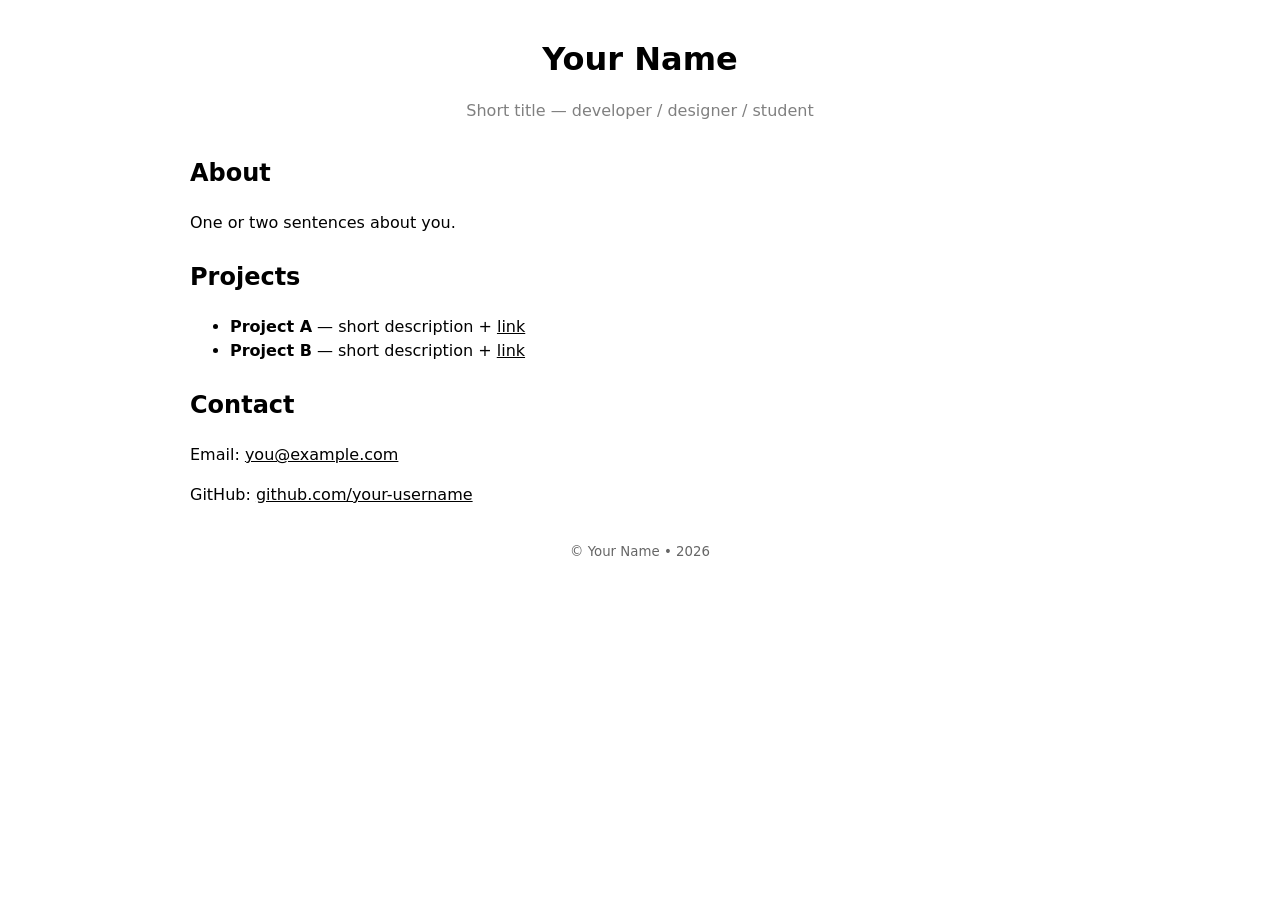
==== index.html @ d163ade5 "Initialize index and styles" ====
<!doctype html>
<html lang="en">
  <head>
    <meta charset="utf-8" />
    <meta name="viewport" content="width=device-width,initial-scale=1" />
    <title>Your Name — Portfolio</title>
    <link rel="stylesheet" href="styles.css" />
  </head>
  <body>
    <header class="site-header">
      <h1>Your Name</h1>
      <p class="tagline">Short title — developer / designer / student</p>
    </header>

    <main>
      <section id="about">
        <h2>About</h2>
        <p>One or two sentences about you.</p>
      </section>

      <section id="projects">
        <h2>Projects</h2>
        <ul>
          <li><strong>Project A</strong> — short description + <a href="#">link</a></li>
          <li><strong>Project B</strong> — short description + <a href="#">link</a></li>
        </ul>
      </section>

      <section id="contact">
        <h2>Contact</h2>
        <p>Email: <a href="mailto:you@example.com">you@example.com</a></p>
        <p>GitHub: <a href="https://github.com/your-username">github.com/your-username</a></p>
      </section>
    </main>

    <footer>
      <small>© Your Name • <span id="year"></span></small>
    </footer>

    <script>
      document.getElementById('year').textContent = new Date().getFullYear();
    </script>
  </body>
</html>
---- styles.css ----
:root {
  font-family:
    system-ui,
    -apple-system,
    Segoe UI,
    Roboto,
    'Helvetica Neue',
    Arial;
}
body {
  margin: 0;
  line-height: 1.5;
  padding: 2rem;
  max-width: 900px;
  margin-left: auto;
  margin-right: auto;
}
.site-header {
  text-align: center;
  margin-bottom: 2rem;
}
h1 {
  margin: 0.2rem 0;
}
.tagline {
  color: gray;
}
section {
  margin-bottom: 1.5rem;
}
a {
  color: inherit;
  text-decoration: underline;
}
footer {
  margin-top: 2rem;
  text-align: center;
  color: #666;
}
@media (max-width: 600px) {
  body {
    padding: 1rem;
  }
}
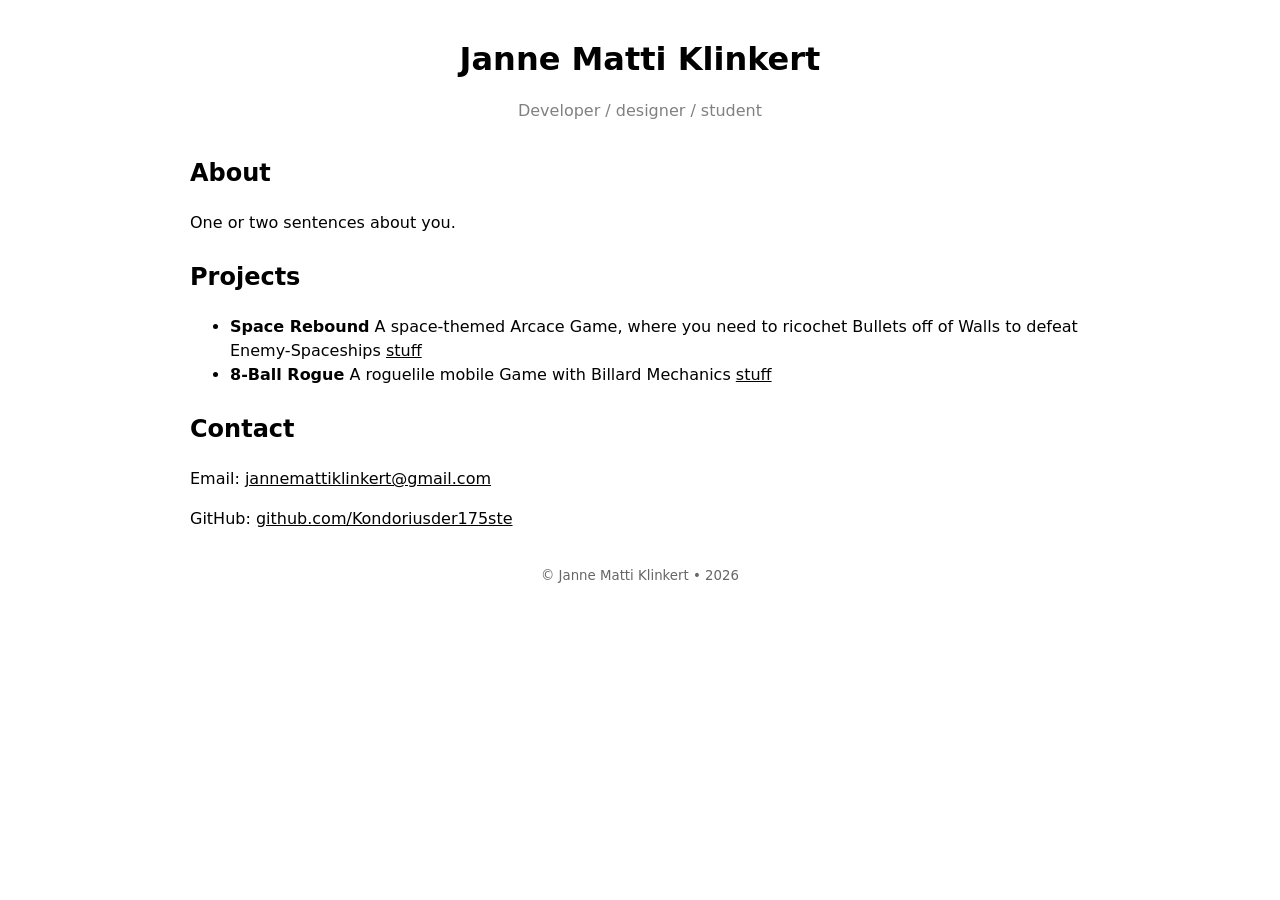
==== commit fdaa3eb7: "Updated Placeholders" ====
--- a/index.html
+++ b/index.html
@@ -8,8 +8,8 @@
   </head>
   <body>
     <header class="site-header">
-      <h1>Your Name</h1>
-      <p class="tagline">Short title — developer / designer / student</p>
+      <h1>Janne Matti Klinkert</h1>
+      <p class="tagline">Developer / designer / student</p>
     </header>
 
     <main>
@@ -21,20 +21,23 @@
       <section id="projects">
         <h2>Projects</h2>
         <ul>
-          <li><strong>Project A</strong> — short description + <a href="#">link</a></li>
-          <li><strong>Project B</strong> — short description + <a href="#">link</a></li>
+          <li>
+            <strong>Space Rebound</strong> A space-themed Arcace Game, where you need to ricochet Bullets off of Walls
+            to defeat Enemy-Spaceships <a href="#">stuff</a>
+          </li>
+          <li><strong>8-Ball Rogue</strong> A roguelile mobile Game with Billard Mechanics <a href="#">stuff</a></li>
         </ul>
       </section>
 
       <section id="contact">
         <h2>Contact</h2>
-        <p>Email: <a href="mailto:you@example.com">you@example.com</a></p>
-        <p>GitHub: <a href="https://github.com/your-username">github.com/your-username</a></p>
+        <p>Email: <a href="mailto:you@example.com">jannemattiklinkert@gmail.com</a></p>
+        <p>GitHub: <a href="https://github.com/your-username">github.com/Kondoriusder175ste</a></p>
       </section>
     </main>
 
     <footer>
-      <small>© Your Name • <span id="year"></span></small>
+      <small>© Janne Matti Klinkert • <span id="year"></span></small>
     </footer>
 
     <script>
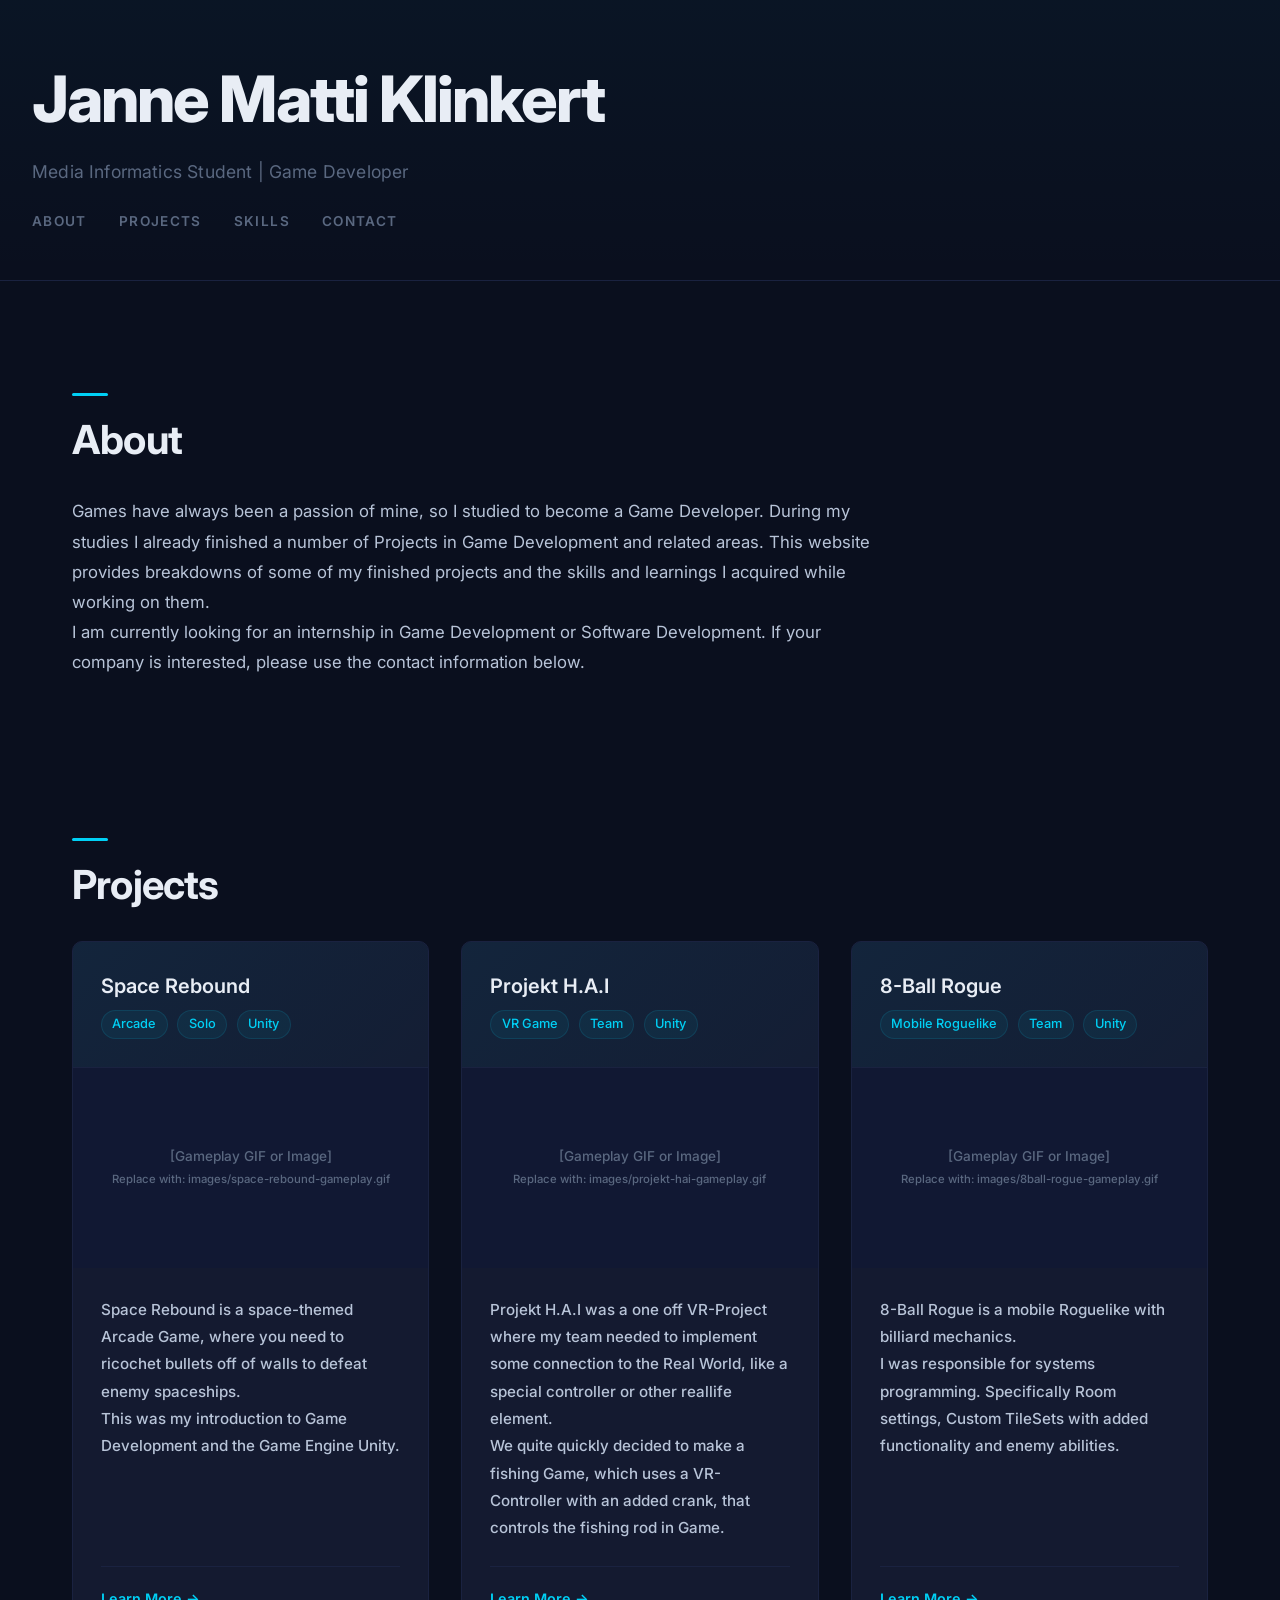
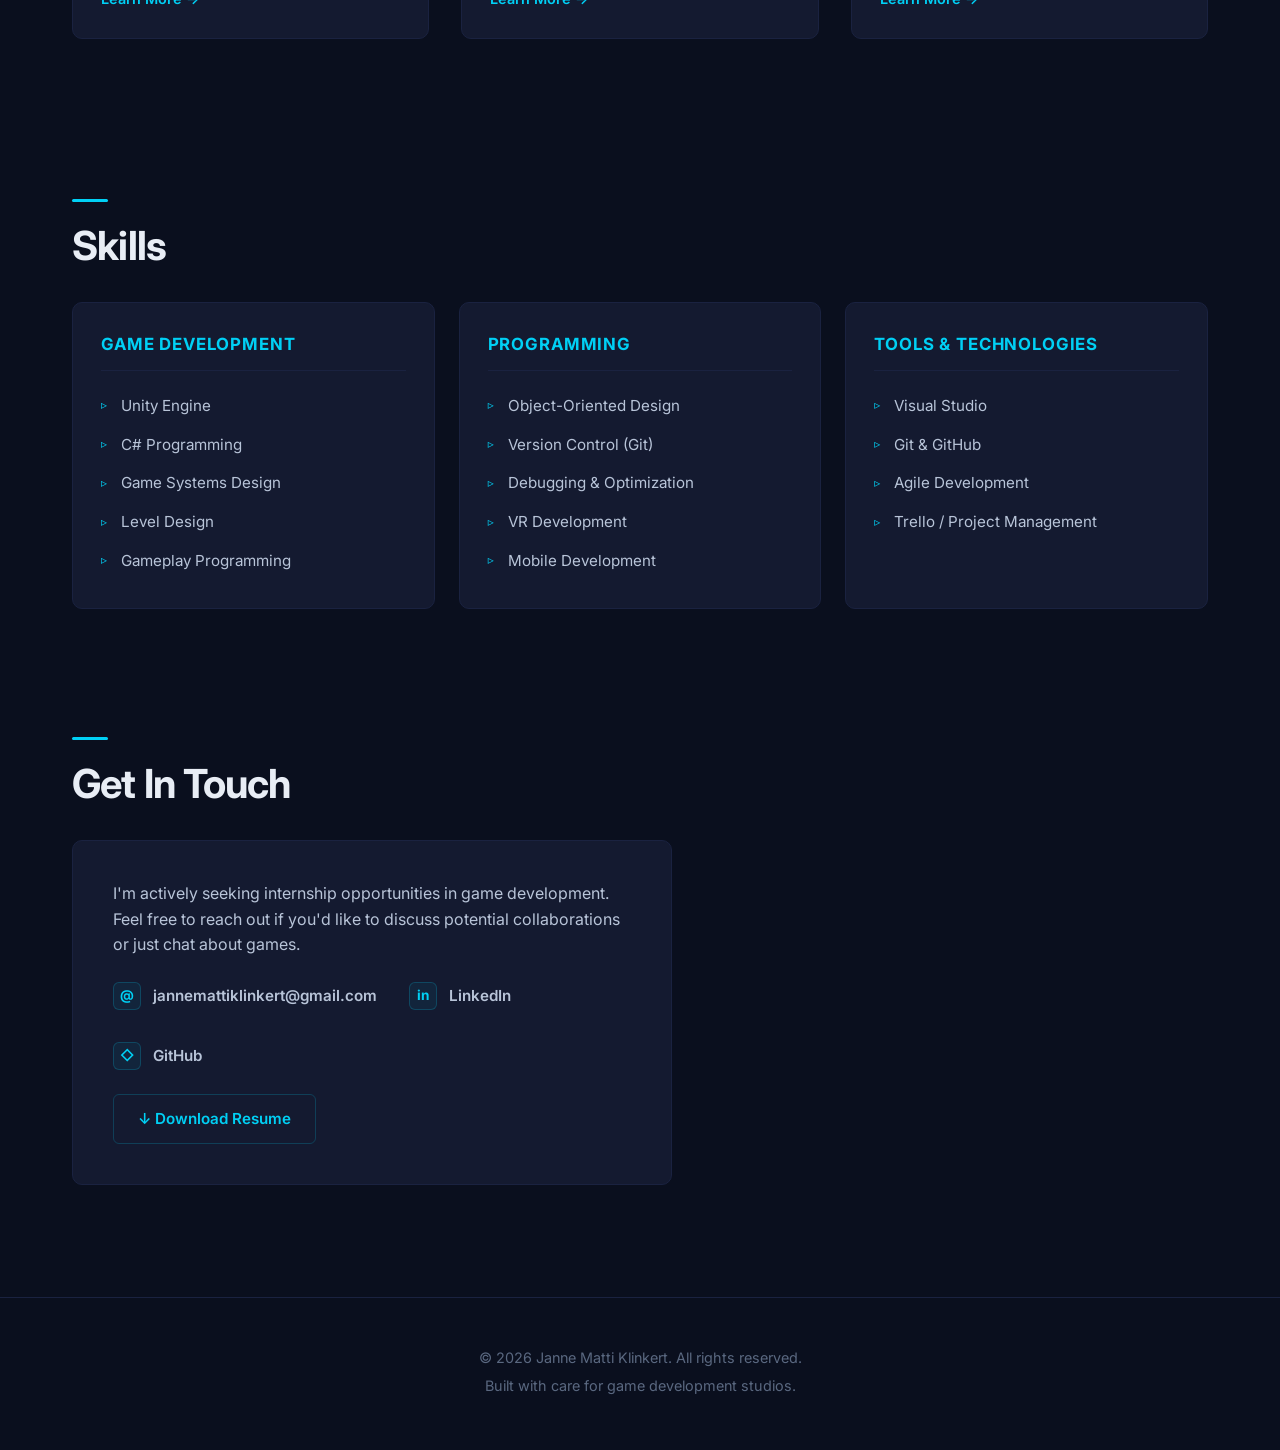
==== commit a26cc4de: "Desing overhaul and Replacing first Placeholders" ====
--- a/index.html
+++ b/index.html
@@ -1,47 +1,216 @@
 <!doctype html>
 <html lang="en">
   <head>
-    <meta charset="utf-8" />
-    <meta name="viewport" content="width=device-width,initial-scale=1" />
-    <title>Your Name — Portfolio</title>
-    <link rel="stylesheet" href="styles.css" />
+    <meta charset="UTF-8" />
+    <meta name="viewport" content="width=device-width, initial-scale=1.0" />
+    <title>Janne Matti Klinkert - Game Developer Portfolio</title>
+    <link rel="preconnect" href="https://fonts.googleapis.com" />
+    <link rel="preconnect" href="https://fonts.gstatic.com" crossorigin />
+    <link href="https://fonts.googleapis.com/css2?family=Inter:wght@400;500;600;700;800&display=swap" rel="stylesheet" />
+    <link rel="stylesheet" href="styles/base.css" />
+    <link rel="stylesheet" href="styles/index.css" />
   </head>
   <body>
-    <header class="site-header">
+    <!-- Header -->
+    <header>
       <h1>Janne Matti Klinkert</h1>
-      <p class="tagline">Developer / designer / student</p>
+      <p>Media Informatics Student | Game Developer</p>
+      <nav>
+        <a href="#about">About</a>
+        <a href="#projects">Projects</a>
+        <a href="#skills">Skills</a>
+        <a href="#contact">Contact</a>
+      </nav>
     </header>
 
     <main>
+      <!-- About Section -->
       <section id="about">
         <h2>About</h2>
-        <p>One or two sentences about you.</p>
-      </section>
-
+        <div class="about-content reveal">
+          <p>
+            Games have always been a passion of mine, so I studied to become a Game Developer. During my studies I
+            already finished a number of Projects in Game Development and related areas. This website provides
+            breakdowns of some of my finished projects and the skills and learnings I acquired while working on them.
+            <br />
+            I am currently looking for an internship in Game Development or Software Development. If your company is
+            interested, please use the contact information below.
+          </p>
+        </div>
+      </section>
+
+      <!-- Projects Section -->
       <section id="projects">
         <h2>Projects</h2>
-        <ul>
-          <li>
-            <strong>Space Rebound</strong> A space-themed Arcace Game, where you need to ricochet Bullets off of Walls
-            to defeat Enemy-Spaceships <a href="#">stuff</a>
-          </li>
-          <li><strong>8-Ball Rogue</strong> A roguelile mobile Game with Billard Mechanics <a href="#">stuff</a></li>
-        </ul>
-      </section>
-
+        <div class="projects-grid reveal-stagger">
+          <!-- Project 1: Space Rebound -->
+          <a href="projects/space-rebound.html" class="project-card project-link-wrapper">
+            <div class="project-header">
+              <h3 class="project-title">Space Rebound</h3>
+              <div class="project-meta">
+                <span>Arcade</span>
+                <span>Solo</span>
+                <span>Unity</span>
+              </div>
+            </div>
+            <div class="project-media">
+              <div class="project-media-placeholder">
+                [Gameplay GIF or Image]<br />
+                <small>Replace with: images/space-rebound-gameplay.gif</small>
+              </div>
+            </div>
+            <div class="project-content">
+              <div class="project-description">
+                Space Rebound is a space-themed Arcade Game, where you need to ricochet bullets off of walls to defeat
+                enemy spaceships. <br />
+                This was my introduction to Game Development and the Game Engine Unity.
+              </div>
+              <div class="project-footer">
+                <span class="learn-more">Learn More →</span>
+              </div>
+            </div>
+          </a>
+
+          <!-- Project 2: Projekt H.A.I -->
+          <a href="projects/projekt-hai.html" class="project-card project-link-wrapper">
+            <div class="project-header">
+              <h3 class="project-title">Projekt H.A.I</h3>
+              <div class="project-meta">
+                <span>VR Game</span>
+                <span>Team</span>
+                <span>Unity</span>
+              </div>
+            </div>
+            <div class="project-media">
+              <div class="project-media-placeholder">
+                [Gameplay GIF or Image]<br />
+                <small>Replace with: images/projekt-hai-gameplay.gif</small>
+              </div>
+            </div>
+            <div class="project-content">
+              <div class="project-description">
+                Projekt H.A.I was a one off VR-Project where my team needed to implement some connection to the Real
+                World, like a special controller or other reallife element. <br />
+                We quite quickly decided to make a fishing Game, which uses a VR-Controller with an added crank, that
+                controls the fishing rod in Game.
+              </div>
+              <div class="project-footer">
+                <span class="learn-more">Learn More →</span>
+              </div>
+            </div>
+          </a>
+
+          <!-- Project 3: 8-Ball Rogue -->
+          <a href="projects/8ball-rogue.html" class="project-card project-link-wrapper">
+            <div class="project-header">
+              <h3 class="project-title">8-Ball Rogue</h3>
+              <div class="project-meta">
+                <span>Mobile Roguelike</span>
+                <span>Team</span>
+                <span>Unity</span>
+              </div>
+            </div>
+            <div class="project-media">
+              <div class="project-media-placeholder">
+                [Gameplay GIF or Image]<br />
+                <small>Replace with: images/8ball-rogue-gameplay.gif</small>
+              </div>
+            </div>
+            <div class="project-content">
+              <div class="project-description">
+                8-Ball Rogue is a mobile Roguelike with billiard mechanics.<br />
+                I was responsible for systems programming. Specifically Room settings, Custom TileSets with added
+                functionality and enemy abilities.
+              </div>
+              <div class="project-footer">
+                <span class="learn-more">Learn More →</span>
+              </div>
+            </div>
+          </a>
+        </div>
+      </section>
+
+      <!-- Skills Section -->
+      <section id="skills">
+        <h2>Skills</h2>
+        <div class="skills-container reveal-stagger">
+          <div class="skill-category">
+            <h3>Game Development</h3>
+            <ul class="skill-list">
+              <li>Unity Engine</li>
+              <li>C# Programming</li>
+              <li>Game Systems Design</li>
+              <li>Level Design</li>
+              <li>Gameplay Programming</li>
+            </ul>
+          </div>
+          <div class="skill-category">
+            <h3>Programming</h3>
+            <ul class="skill-list">
+              <li>Object-Oriented Design</li>
+              <li>Version Control (Git)</li>
+              <li>Debugging & Optimization</li>
+              <li>VR Development</li>
+              <li>Mobile Development</li>
+            </ul>
+          </div>
+          <div class="skill-category">
+            <h3>Tools & Technologies</h3>
+            <ul class="skill-list">
+              <li>Visual Studio</li>
+              <li>Git & GitHub</li>
+              <li>Agile Development</li>
+              <li>Trello / Project Management</li>
+            </ul>
+          </div>
+        </div>
+      </section>
+
+      <!-- Contact Section -->
       <section id="contact">
-        <h2>Contact</h2>
-        <p>Email: <a href="mailto:you@example.com">jannemattiklinkert@gmail.com</a></p>
-        <p>GitHub: <a href="https://github.com/your-username">github.com/Kondoriusder175ste</a></p>
+        <h2>Get In Touch</h2>
+        <div class="contact-content reveal">
+          <p>
+            I'm actively seeking internship opportunities in game development. Feel free to reach out if you'd like to
+            discuss potential collaborations or just chat about games.
+          </p>
+          <div class="contact-links">
+            <a href="mailto:jannemattiklinkert@gmail.com" class="contact-link">
+              <span class="contact-icon">@</span>
+              jannemattiklinkert@gmail.com
+            </a>
+            <a href="https://www.linkedin.com/in/janne-klinkert-62b97032b/" class="contact-link" target="_blank">
+              <span class="contact-icon">in</span>
+              LinkedIn
+            </a>
+            <a href="https://github.com/Kondoriusder175ste" class="contact-link" target="_blank">
+              <span class="contact-icon">◇</span>
+              GitHub
+            </a>
+          </div>
+          <a href="files/resume.pdf" class="resume-button" download> ↓ Download Resume </a>
+        </div>
       </section>
     </main>
 
+    <!-- Footer -->
     <footer>
-      <small>© Janne Matti Klinkert • <span id="year"></span></small>
+      <p>© <span id="current-year"></span> Janne Matti Klinkert. All rights reserved.</p>
+      <p>Built with care for game development studios.</p>
     </footer>
-
     <script>
-      document.getElementById('year').textContent = new Date().getFullYear();
+      document.getElementById('current-year').textContent = new Date().getFullYear();
+
+      const observer = new IntersectionObserver((entries) => {
+        entries.forEach(entry => {
+          if (entry.isIntersecting) {
+            entry.target.classList.add('visible');
+            observer.unobserve(entry.target);
+          }
+        });
+      }, { threshold: 0.1, rootMargin: '0px 0px -40px 0px' });
+
+      document.querySelectorAll('.reveal, .reveal-stagger').forEach(el => observer.observe(el));
     </script>
   </body>
 </html>
--- a/styles/base.css
+++ b/styles/base.css
@@ -0,0 +1,188 @@
+* {
+  margin: 0;
+  padding: 0;
+  box-sizing: border-box;
+}
+
+:root {
+  --bg-primary: #0a0f1e;
+  --bg-elevated: #111833;
+  --bg-card: #141a30;
+  --text: #b8c4d8;
+  --text-bright: #e8edf5;
+  --text-muted: #5a6880;
+  --accent: #00d0f5;
+  --accent-dim: rgba(0, 208, 245, 0.06);
+  --accent-glow: rgba(0, 208, 245, 0.15);
+  --accent-border: rgba(0, 208, 245, 0.2);
+  --border: #1a2240;
+}
+
+html {
+  scroll-behavior: smooth;
+}
+
+body {
+  font-family: 'Inter', 'Segoe UI', system-ui, -apple-system, sans-serif;
+  background-color: var(--bg-primary);
+  color: var(--text);
+  line-height: 1.6;
+}
+
+/* Typography */
+h1 {
+  font-size: clamp(2.5rem, 5vw, 4rem);
+  font-weight: 800;
+  margin-bottom: 0.5rem;
+  letter-spacing: -0.03em;
+  color: var(--text-bright);
+}
+
+h3 {
+  font-size: 1.25rem;
+  font-weight: 600;
+  margin-bottom: 0.75rem;
+  color: var(--text-bright);
+}
+
+p {
+  font-size: 1rem;
+  margin-bottom: 1rem;
+  color: var(--text);
+}
+
+a {
+  color: var(--accent);
+  text-decoration: none;
+  transition: color 0.25s ease;
+  font-weight: 500;
+}
+
+a:hover {
+  color: var(--text-bright);
+}
+
+/* Header & Navigation */
+header {
+  padding: 3rem 2rem;
+  text-align: left;
+  border-bottom: 1px solid var(--border);
+  background: linear-gradient(180deg, rgba(0, 208, 245, 0.03) 0%, transparent 100%);
+}
+
+header p {
+  margin-top: 0.5rem;
+  color: var(--text-muted);
+  font-weight: 400;
+  font-size: 1.05rem;
+  letter-spacing: 0.01em;
+}
+
+nav {
+  display: flex;
+  gap: 2rem;
+  margin-top: 1.5rem;
+  flex-wrap: wrap;
+}
+
+nav a {
+  text-transform: uppercase;
+  letter-spacing: 0.1em;
+  font-size: 0.85rem;
+  font-weight: 600;
+  position: relative;
+  color: var(--text-muted);
+  transition: color 0.25s ease;
+}
+
+nav a::after {
+  content: '';
+  position: absolute;
+  bottom: -4px;
+  left: 0;
+  width: 0;
+  height: 2px;
+  background: var(--accent);
+  transition: width 0.3s ease;
+}
+
+nav a:hover {
+  color: var(--accent);
+  text-decoration: none;
+}
+
+nav a:hover::after {
+  width: 100%;
+}
+
+/* Footer */
+footer {
+  text-align: center;
+  padding: 3rem 2rem;
+  border-top: 1px solid var(--border);
+  margin-top: 4rem;
+}
+
+footer p {
+  margin-bottom: 0.3rem;
+  font-size: 0.9rem;
+  color: var(--text-muted);
+}
+
+/* Scroll Reveal Animations */
+.reveal {
+  opacity: 0;
+  transform: translateY(20px);
+  transition: opacity 0.7s ease, transform 0.7s ease;
+}
+
+.reveal.visible {
+  opacity: 1;
+  transform: translateY(0);
+}
+
+.reveal-stagger > * {
+  opacity: 0;
+  transform: translateY(16px);
+  transition: opacity 0.5s ease, transform 0.5s ease;
+}
+
+.reveal-stagger.visible > * {
+  opacity: 1;
+  transform: translateY(0);
+}
+
+.reveal-stagger.visible > :nth-child(1) { transition-delay: 0s; }
+.reveal-stagger.visible > :nth-child(2) { transition-delay: 0.1s; }
+.reveal-stagger.visible > :nth-child(3) { transition-delay: 0.15s; }
+.reveal-stagger.visible > :nth-child(4) { transition-delay: 0.2s; }
+
+@media (prefers-reduced-motion: reduce) {
+  .reveal,
+  .reveal-stagger > * {
+    opacity: 1;
+    transform: none;
+    transition: none;
+  }
+}
+
+/* Responsive */
+@media (max-width: 768px) {
+  header {
+    padding: 2rem 1.5rem;
+  }
+
+  nav {
+    gap: 1rem;
+  }
+}
+
+@media (max-width: 480px) {
+  h1 {
+    font-size: 2rem;
+  }
+
+  nav {
+    gap: 0.75rem;
+  }
+}
--- a/styles/index.css
+++ b/styles/index.css
@@ -0,0 +1,372 @@
+body {
+  overflow-x: hidden;
+}
+
+/* Typography */
+h2 {
+  font-size: clamp(1.8rem, 4vw, 2.5rem);
+  font-weight: 700;
+  margin-bottom: 1.5rem;
+  color: var(--text-bright);
+  letter-spacing: -0.02em;
+}
+
+h2::before {
+  content: '';
+  display: block;
+  width: 36px;
+  height: 3px;
+  background: var(--accent);
+  margin-bottom: 0.75rem;
+  border-radius: 2px;
+}
+
+/* Header */
+header {
+  animation: fadeIn 0.6s ease-out;
+}
+
+header p {
+  font-size: 1.1rem;
+}
+
+nav a {
+  font-size: 0.85rem;
+}
+
+/* Main Container */
+main {
+  max-width: 1200px;
+  margin: 0 auto;
+  padding: 0 2rem;
+}
+
+/* Sections */
+section {
+  margin: 4rem 0;
+  padding: 2rem 0;
+}
+
+section:last-child {
+  margin-bottom: 5rem;
+}
+
+/* About Section */
+#about {
+  padding: 3rem 0;
+}
+
+.about-content {
+  max-width: 800px;
+}
+
+.about-content p {
+  font-size: 1.05rem;
+  line-height: 1.8;
+}
+
+/* Project Grid */
+.projects-grid {
+  display: grid;
+  grid-template-columns: repeat(auto-fit, minmax(320px, 1fr));
+  gap: 2rem;
+  margin-bottom: 2rem;
+}
+
+.project-card {
+  background: var(--bg-card);
+  border-radius: 10px;
+  overflow: hidden;
+  border: 1px solid var(--border);
+  transition: transform 0.35s ease, border-color 0.35s ease, box-shadow 0.35s ease;
+  cursor: pointer;
+  display: flex;
+  flex-direction: column;
+}
+
+.project-card:hover {
+  transform: translateY(-6px);
+  border-color: var(--accent-border);
+  box-shadow: 0 12px 40px rgba(0, 208, 245, 0.1);
+}
+
+.project-link-wrapper {
+  text-decoration: none;
+  color: inherit;
+  display: flex;
+  flex-direction: column;
+  height: 100%;
+}
+
+.project-link-wrapper:hover {
+  text-decoration: none;
+  color: inherit;
+}
+
+.project-header {
+  background: linear-gradient(135deg, rgba(0, 208, 245, 0.06), rgba(0, 208, 245, 0.02));
+  padding: 1.75rem;
+  border-bottom: 1px solid var(--border);
+}
+
+.project-title {
+  margin: 0 0 0.5rem 0;
+  color: var(--text-bright);
+}
+
+.project-meta {
+  display: flex;
+  gap: 0.6rem;
+  flex-wrap: wrap;
+}
+
+.project-meta span {
+  display: inline-block;
+  padding: 0.2rem 0.65rem;
+  background: var(--accent-dim);
+  border: 1px solid rgba(0, 208, 245, 0.12);
+  border-radius: 20px;
+  font-size: 0.8rem;
+  font-weight: 500;
+  color: var(--accent);
+}
+
+.project-media {
+  width: 100%;
+  min-height: 200px;
+  background: var(--bg-elevated);
+  display: flex;
+  align-items: center;
+  justify-content: center;
+  overflow: hidden;
+  position: relative;
+}
+
+.project-media img,
+.project-media video,
+.project-media iframe {
+  width: 100%;
+  height: 100%;
+  object-fit: cover;
+  display: block;
+}
+
+.project-media-placeholder {
+  font-size: 0.85rem;
+  color: var(--text-muted);
+  text-align: center;
+  padding: 2rem;
+}
+
+.project-content {
+  padding: 1.75rem;
+  flex-grow: 1;
+  display: flex;
+  flex-direction: column;
+}
+
+.project-description {
+  margin-bottom: 1.5rem;
+  line-height: 1.8;
+  font-size: 0.95rem;
+  flex-grow: 1;
+}
+
+.project-footer {
+  display: flex;
+  gap: 1rem;
+  flex-wrap: wrap;
+  margin-top: auto;
+  padding-top: 1.25rem;
+  border-top: 1px solid var(--border);
+}
+
+.learn-more {
+  display: inline-flex;
+  align-items: center;
+  gap: 0.5rem;
+  color: var(--accent);
+  font-weight: 600;
+  font-size: 0.9rem;
+  transition: transform 0.25s ease;
+}
+
+.project-card:hover .learn-more {
+  transform: translateX(4px);
+}
+
+/* Skills Section */
+.skills-container {
+  display: grid;
+  grid-template-columns: repeat(auto-fit, minmax(250px, 1fr));
+  gap: 1.5rem;
+}
+
+.skill-category {
+  background: var(--bg-card);
+  padding: 1.75rem;
+  border-radius: 10px;
+  border: 1px solid var(--border);
+  transition: border-color 0.3s ease, box-shadow 0.3s ease;
+}
+
+.skill-category:hover {
+  border-color: var(--accent-border);
+  box-shadow: 0 4px 20px rgba(0, 208, 245, 0.06);
+}
+
+.skill-category h3 {
+  color: var(--accent);
+  font-size: 1.05rem;
+  font-weight: 700;
+  text-transform: uppercase;
+  letter-spacing: 0.05em;
+  margin-bottom: 1rem;
+  padding-bottom: 0.75rem;
+  border-bottom: 1px solid var(--border);
+}
+
+.skill-list {
+  list-style: none;
+}
+
+.skill-list li {
+  padding: 0.45rem 0;
+  color: var(--text);
+  position: relative;
+  padding-left: 1.25rem;
+  font-size: 0.95rem;
+}
+
+.skill-list li::before {
+  content: '\25b9';
+  position: absolute;
+  left: 0;
+  color: var(--accent);
+  font-size: 0.75rem;
+  top: 0.55rem;
+}
+
+/* Contact Section */
+.contact-content {
+  background: var(--bg-card);
+  padding: 2.5rem;
+  border-radius: 10px;
+  border: 1px solid var(--border);
+  max-width: 600px;
+}
+
+.contact-links {
+  display: flex;
+  gap: 2rem;
+  margin-top: 1.5rem;
+  flex-wrap: wrap;
+}
+
+.contact-link {
+  display: flex;
+  align-items: center;
+  gap: 0.75rem;
+  font-weight: 600;
+  color: var(--text);
+  transition: color 0.25s ease, transform 0.25s ease;
+  font-size: 0.95rem;
+}
+
+.contact-link:hover {
+  color: var(--accent);
+  transform: translateX(4px);
+  text-decoration: none;
+}
+
+.contact-icon {
+  width: 28px;
+  height: 28px;
+  background: var(--accent-dim);
+  border: 1px solid var(--accent-border);
+  border-radius: 6px;
+  display: flex;
+  align-items: center;
+  justify-content: center;
+  color: var(--accent);
+  font-weight: 700;
+  font-size: 0.85rem;
+  flex-shrink: 0;
+  transition: background 0.25s ease, color 0.25s ease;
+}
+
+.contact-link:hover .contact-icon {
+  background: var(--accent);
+  color: var(--bg-primary);
+}
+
+/* Resume Button */
+.resume-button {
+  display: inline-flex;
+  align-items: center;
+  gap: 0.75rem;
+  padding: 0.75rem 1.5rem;
+  background: transparent;
+  color: var(--accent);
+  border: 1px solid var(--accent-border);
+  border-radius: 6px;
+  font-weight: 600;
+  font-size: 0.95rem;
+  transition: all 0.25s ease;
+  margin-top: 1.5rem;
+}
+
+.resume-button:hover {
+  background: var(--accent);
+  color: var(--bg-primary);
+  box-shadow: 0 4px 20px var(--accent-glow);
+  text-decoration: none;
+}
+
+/* Animations */
+@keyframes fadeIn {
+  from { opacity: 0; }
+  to { opacity: 1; }
+}
+
+/* Responsive */
+@media (max-width: 768px) {
+  main {
+    padding: 0 1.5rem;
+  }
+
+  section {
+    margin: 3rem 0;
+  }
+
+  .project-header {
+    padding: 1.5rem;
+  }
+
+  .project-content {
+    padding: 1.5rem;
+  }
+
+  .contact-content {
+    padding: 2rem;
+  }
+
+  .contact-links {
+    flex-direction: column;
+    gap: 1rem;
+  }
+
+  .projects-grid {
+    gap: 1.5rem;
+  }
+}
+
+@media (max-width: 480px) {
+  h2 {
+    font-size: 1.5rem;
+  }
+
+  nav a {
+    font-size: 0.75rem;
+  }
+}
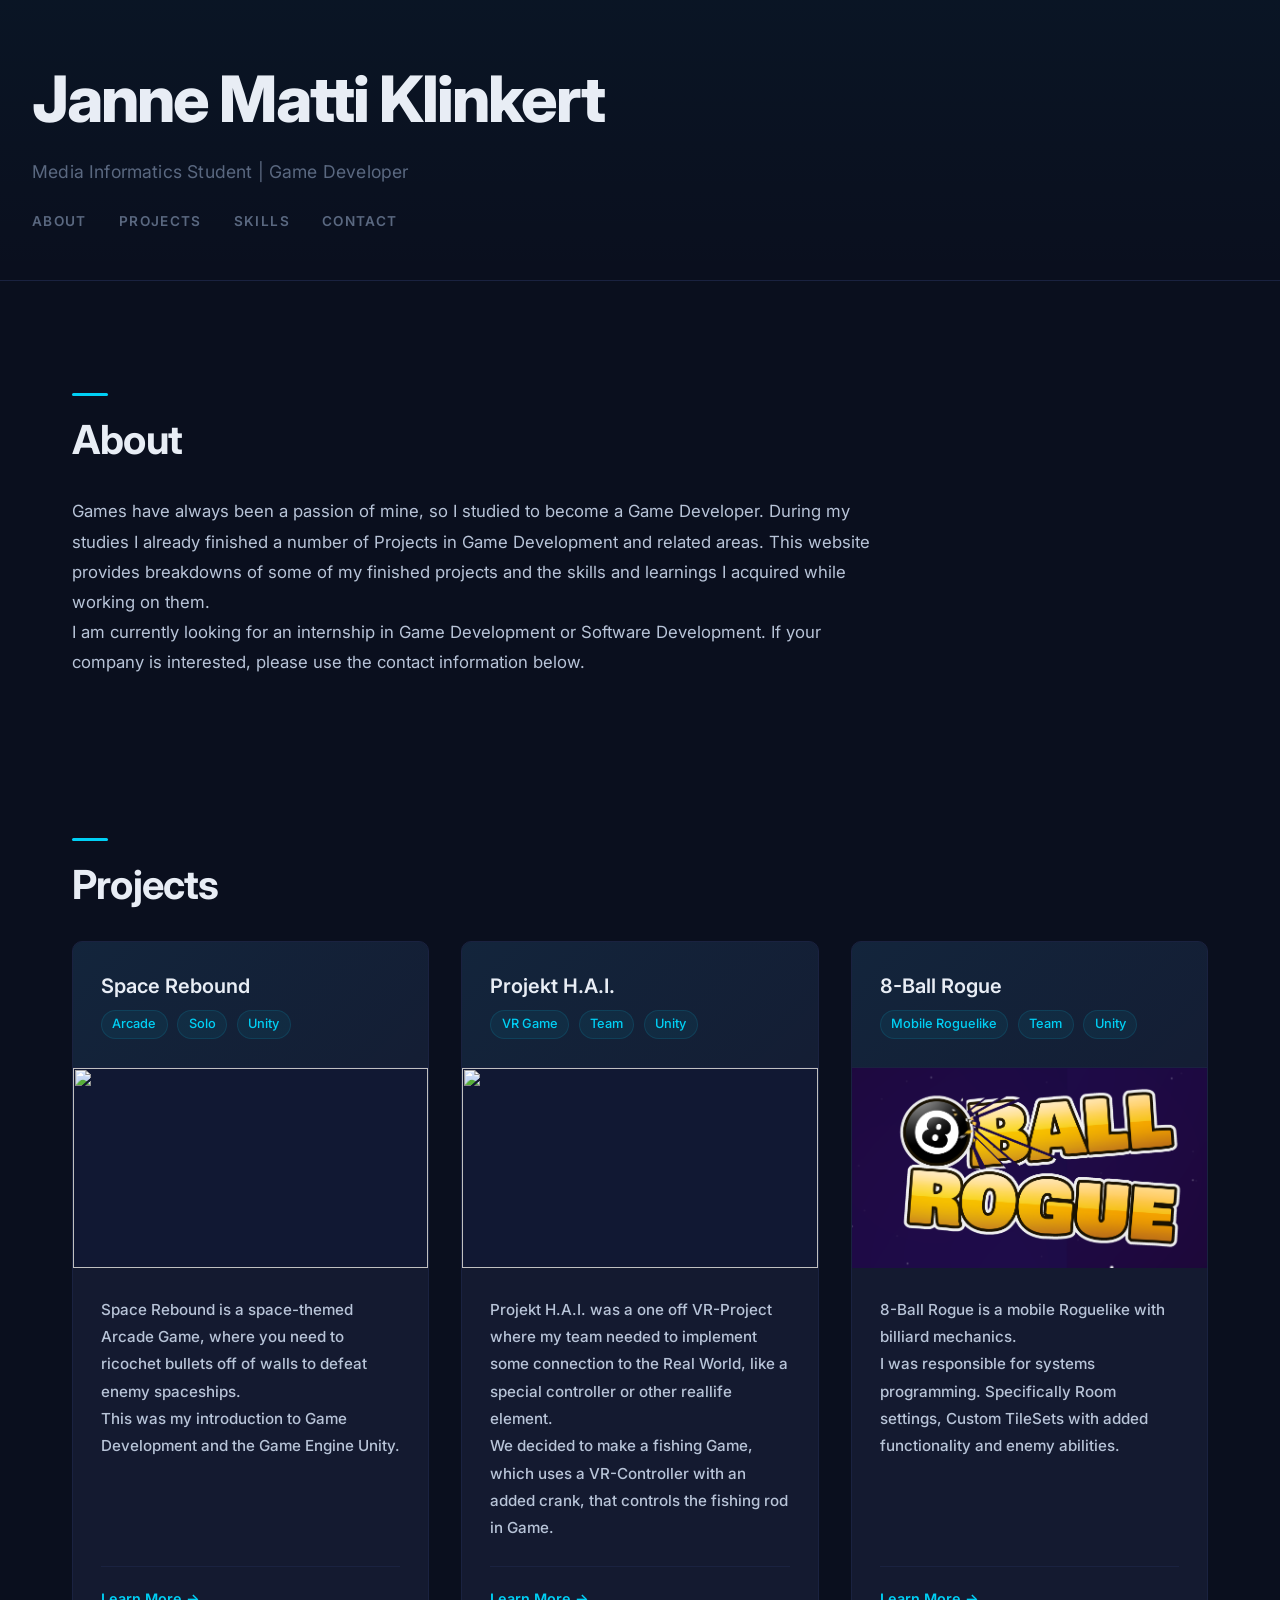
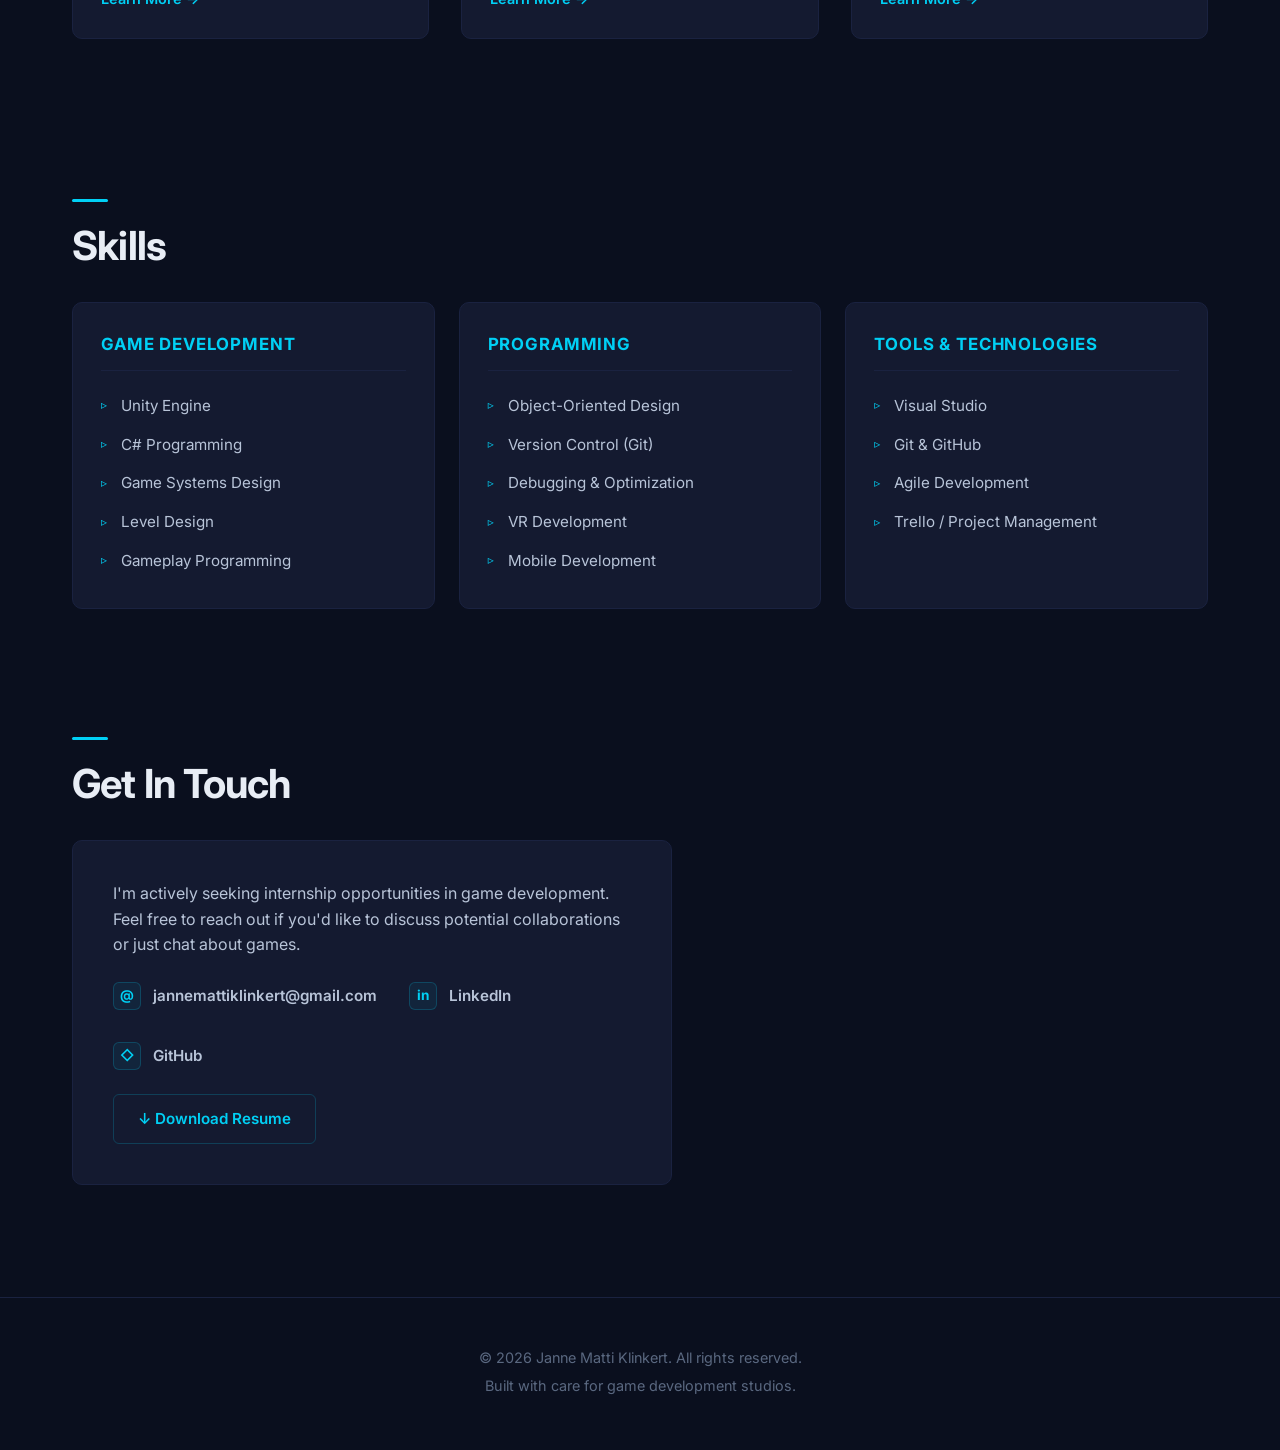
==== commit 977d7adb: "Added Images and 8-Ball-Rogue Content" ====
--- a/index.html
+++ b/index.html
@@ -6,7 +6,10 @@
     <title>Janne Matti Klinkert - Game Developer Portfolio</title>
     <link rel="preconnect" href="https://fonts.googleapis.com" />
     <link rel="preconnect" href="https://fonts.gstatic.com" crossorigin />
-    <link href="https://fonts.googleapis.com/css2?family=Inter:wght@400;500;600;700;800&display=swap" rel="stylesheet" />
+    <link
+      href="https://fonts.googleapis.com/css2?family=Inter:wght@400;500;600;700;800&display=swap"
+      rel="stylesheet"
+    />
     <link rel="stylesheet" href="styles/base.css" />
     <link rel="stylesheet" href="styles/index.css" />
   </head>
@@ -54,10 +57,7 @@
               </div>
             </div>
             <div class="project-media">
-              <div class="project-media-placeholder">
-                [Gameplay GIF or Image]<br />
-                <small>Replace with: images/space-rebound-gameplay.gif</small>
-              </div>
+              <img src="images/space-rebound-gameplay.gif" />
             </div>
             <div class="project-content">
               <div class="project-description">
@@ -74,7 +74,7 @@
           <!-- Project 2: Projekt H.A.I -->
           <a href="projects/projekt-hai.html" class="project-card project-link-wrapper">
             <div class="project-header">
-              <h3 class="project-title">Projekt H.A.I</h3>
+              <h3 class="project-title">Projekt H.A.I.</h3>
               <div class="project-meta">
                 <span>VR Game</span>
                 <span>Team</span>
@@ -82,17 +82,14 @@
               </div>
             </div>
             <div class="project-media">
-              <div class="project-media-placeholder">
-                [Gameplay GIF or Image]<br />
-                <small>Replace with: images/projekt-hai-gameplay.gif</small>
-              </div>
+              <img src="images/projekt-hai-gameplay.gif" />
             </div>
             <div class="project-content">
               <div class="project-description">
-                Projekt H.A.I was a one off VR-Project where my team needed to implement some connection to the Real
+                Projekt H.A.I. was a one off VR-Project where my team needed to implement some connection to the Real
                 World, like a special controller or other reallife element. <br />
-                We quite quickly decided to make a fishing Game, which uses a VR-Controller with an added crank, that
-                controls the fishing rod in Game.
+                We decided to make a fishing Game, which uses a VR-Controller with an added crank, that controls the
+                fishing rod in Game.
               </div>
               <div class="project-footer">
                 <span class="learn-more">Learn More →</span>
@@ -111,10 +108,7 @@
               </div>
             </div>
             <div class="project-media">
-              <div class="project-media-placeholder">
-                [Gameplay GIF or Image]<br />
-                <small>Replace with: images/8ball-rogue-gameplay.gif</small>
-              </div>
+              <img src="images/8ball-rogue-hero.png" />
             </div>
             <div class="project-content">
               <div class="project-description">
@@ -201,16 +195,19 @@
     <script>
       document.getElementById('current-year').textContent = new Date().getFullYear();
 
-      const observer = new IntersectionObserver((entries) => {
-        entries.forEach(entry => {
-          if (entry.isIntersecting) {
-            entry.target.classList.add('visible');
-            observer.unobserve(entry.target);
-          }
-        });
-      }, { threshold: 0.1, rootMargin: '0px 0px -40px 0px' });
-
-      document.querySelectorAll('.reveal, .reveal-stagger').forEach(el => observer.observe(el));
+      const observer = new IntersectionObserver(
+        (entries) => {
+          entries.forEach((entry) => {
+            if (entry.isIntersecting) {
+              entry.target.classList.add('visible');
+              observer.unobserve(entry.target);
+            }
+          });
+        },
+        { threshold: 0.1, rootMargin: '0px 0px -40px 0px' },
+      );
+
+      document.querySelectorAll('.reveal, .reveal-stagger').forEach((el) => observer.observe(el));
     </script>
   </body>
 </html>
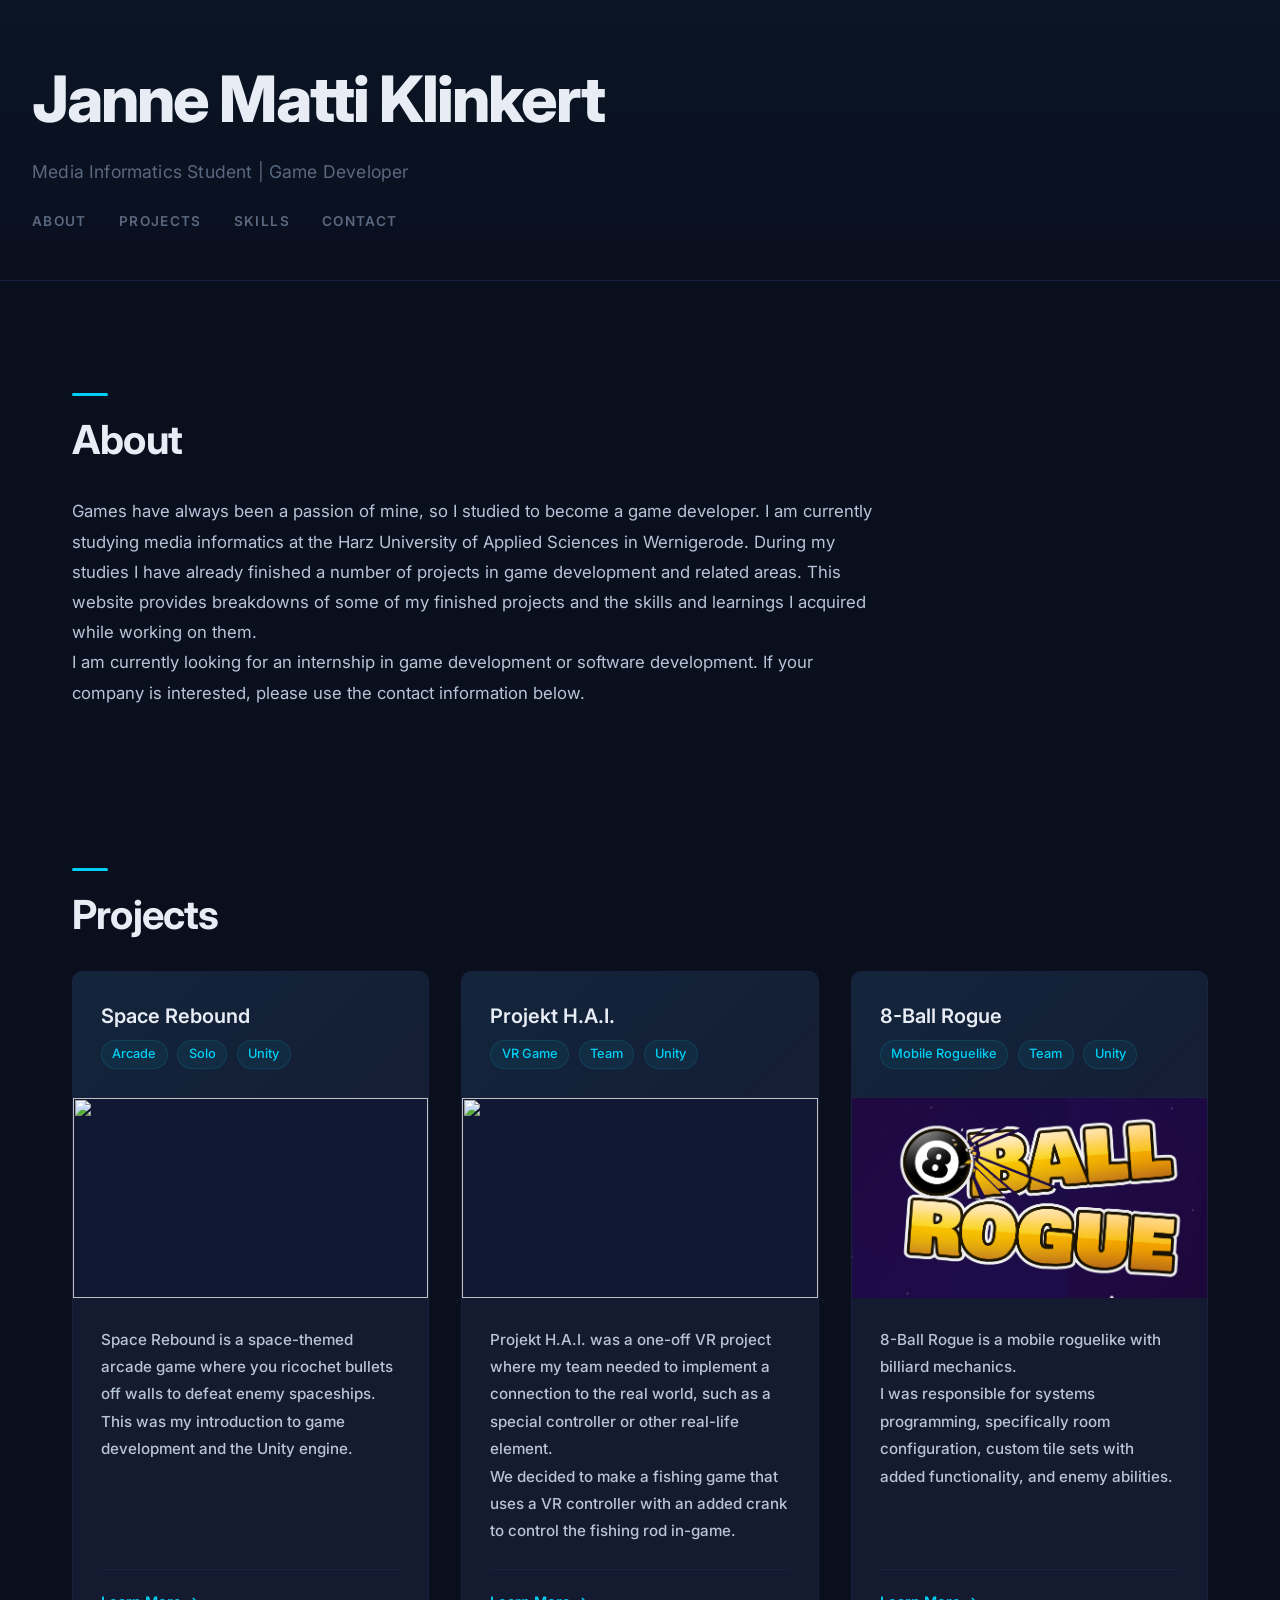
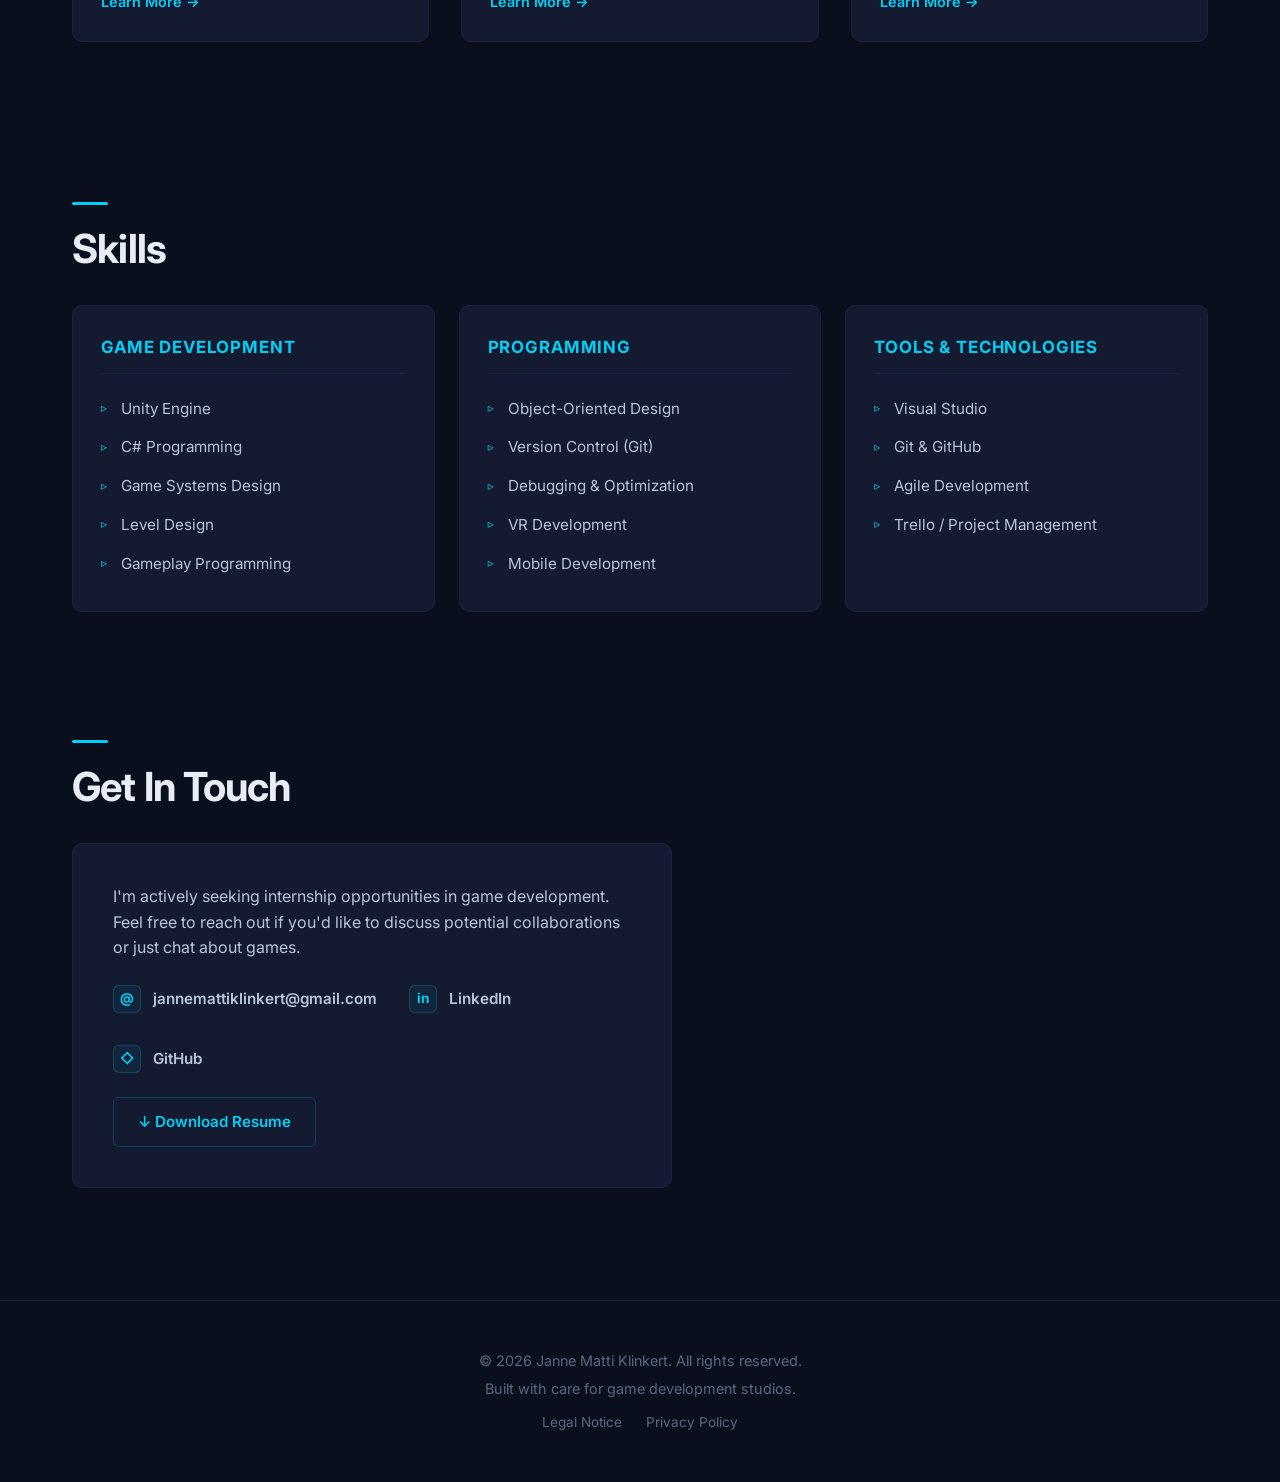
==== commit 045dab5c: "Text Improvements and additional Images for context" ====
--- a/index.html
+++ b/index.html
@@ -32,11 +32,12 @@
         <h2>About</h2>
         <div class="about-content reveal">
           <p>
-            Games have always been a passion of mine, so I studied to become a Game Developer. During my studies I
-            already finished a number of Projects in Game Development and related areas. This website provides
+            Games have always been a passion of mine, so I studied to become a game developer. I am currently studying
+            media informatics at the Harz University of Applied Sciences in Wernigerode. During my studies I have
+            already finished a number of projects in game development and related areas. This website provides
             breakdowns of some of my finished projects and the skills and learnings I acquired while working on them.
             <br />
-            I am currently looking for an internship in Game Development or Software Development. If your company is
+            I am currently looking for an internship in game development or software development. If your company is
             interested, please use the contact information below.
           </p>
         </div>
@@ -61,9 +62,9 @@
             </div>
             <div class="project-content">
               <div class="project-description">
-                Space Rebound is a space-themed Arcade Game, where you need to ricochet bullets off of walls to defeat
-                enemy spaceships. <br />
-                This was my introduction to Game Development and the Game Engine Unity.
+                Space Rebound is a space-themed arcade game where you ricochet bullets off walls to defeat enemy
+                spaceships. <br />
+                This was my introduction to game development and the Unity engine.
               </div>
               <div class="project-footer">
                 <span class="learn-more">Learn More →</span>
@@ -86,10 +87,10 @@
             </div>
             <div class="project-content">
               <div class="project-description">
-                Projekt H.A.I. was a one off VR-Project where my team needed to implement some connection to the Real
-                World, like a special controller or other reallife element. <br />
-                We decided to make a fishing Game, which uses a VR-Controller with an added crank, that controls the
-                fishing rod in Game.
+                Projekt H.A.I. was a one-off VR project where my team needed to implement a connection to the real
+                world, such as a special controller or other real-life element. <br />
+                We decided to make a fishing game that uses a VR controller with an added crank to control the fishing
+                rod in-game.
               </div>
               <div class="project-footer">
                 <span class="learn-more">Learn More →</span>
@@ -112,9 +113,9 @@
             </div>
             <div class="project-content">
               <div class="project-description">
-                8-Ball Rogue is a mobile Roguelike with billiard mechanics.<br />
-                I was responsible for systems programming. Specifically Room settings, Custom TileSets with added
-                functionality and enemy abilities.
+                8-Ball Rogue is a mobile roguelike with billiard mechanics.<br />
+                I was responsible for systems programming, specifically room configuration, custom tile sets with added
+                functionality, and enemy abilities.
               </div>
               <div class="project-footer">
                 <span class="learn-more">Learn More →</span>
@@ -182,7 +183,7 @@
               GitHub
             </a>
           </div>
-          <a href="files/resume.pdf" class="resume-button" download> ↓ Download Resume </a>
+          <a href="files/CV_Janne_Matti_Klinkert.pdf" class="resume-button" download> ↓ Download Resume </a>
         </div>
       </section>
     </main>
@@ -191,6 +192,10 @@
     <footer>
       <p>© <span id="current-year"></span> Janne Matti Klinkert. All rights reserved.</p>
       <p>Built with care for game development studios.</p>
+      <div class="footer-links">
+        <a href="legal/impressum.html">Legal Notice</a>
+        <a href="legal/privacy.html">Privacy Policy</a>
+      </div>
     </footer>
     <script>
       document.getElementById('current-year').textContent = new Date().getFullYear();
--- a/styles/base.css
+++ b/styles/base.css
@@ -129,6 +129,23 @@
   color: var(--text-muted);
 }
 
+.footer-links {
+  display: flex;
+  justify-content: center;
+  gap: 1.5rem;
+  margin-top: 0.75rem;
+}
+
+.footer-links a {
+  font-size: 0.85rem;
+  color: var(--text-muted);
+  font-weight: 400;
+}
+
+.footer-links a:hover {
+  color: var(--accent);
+}
+
 /* Scroll Reveal Animations */
 .reveal {
   opacity: 0;
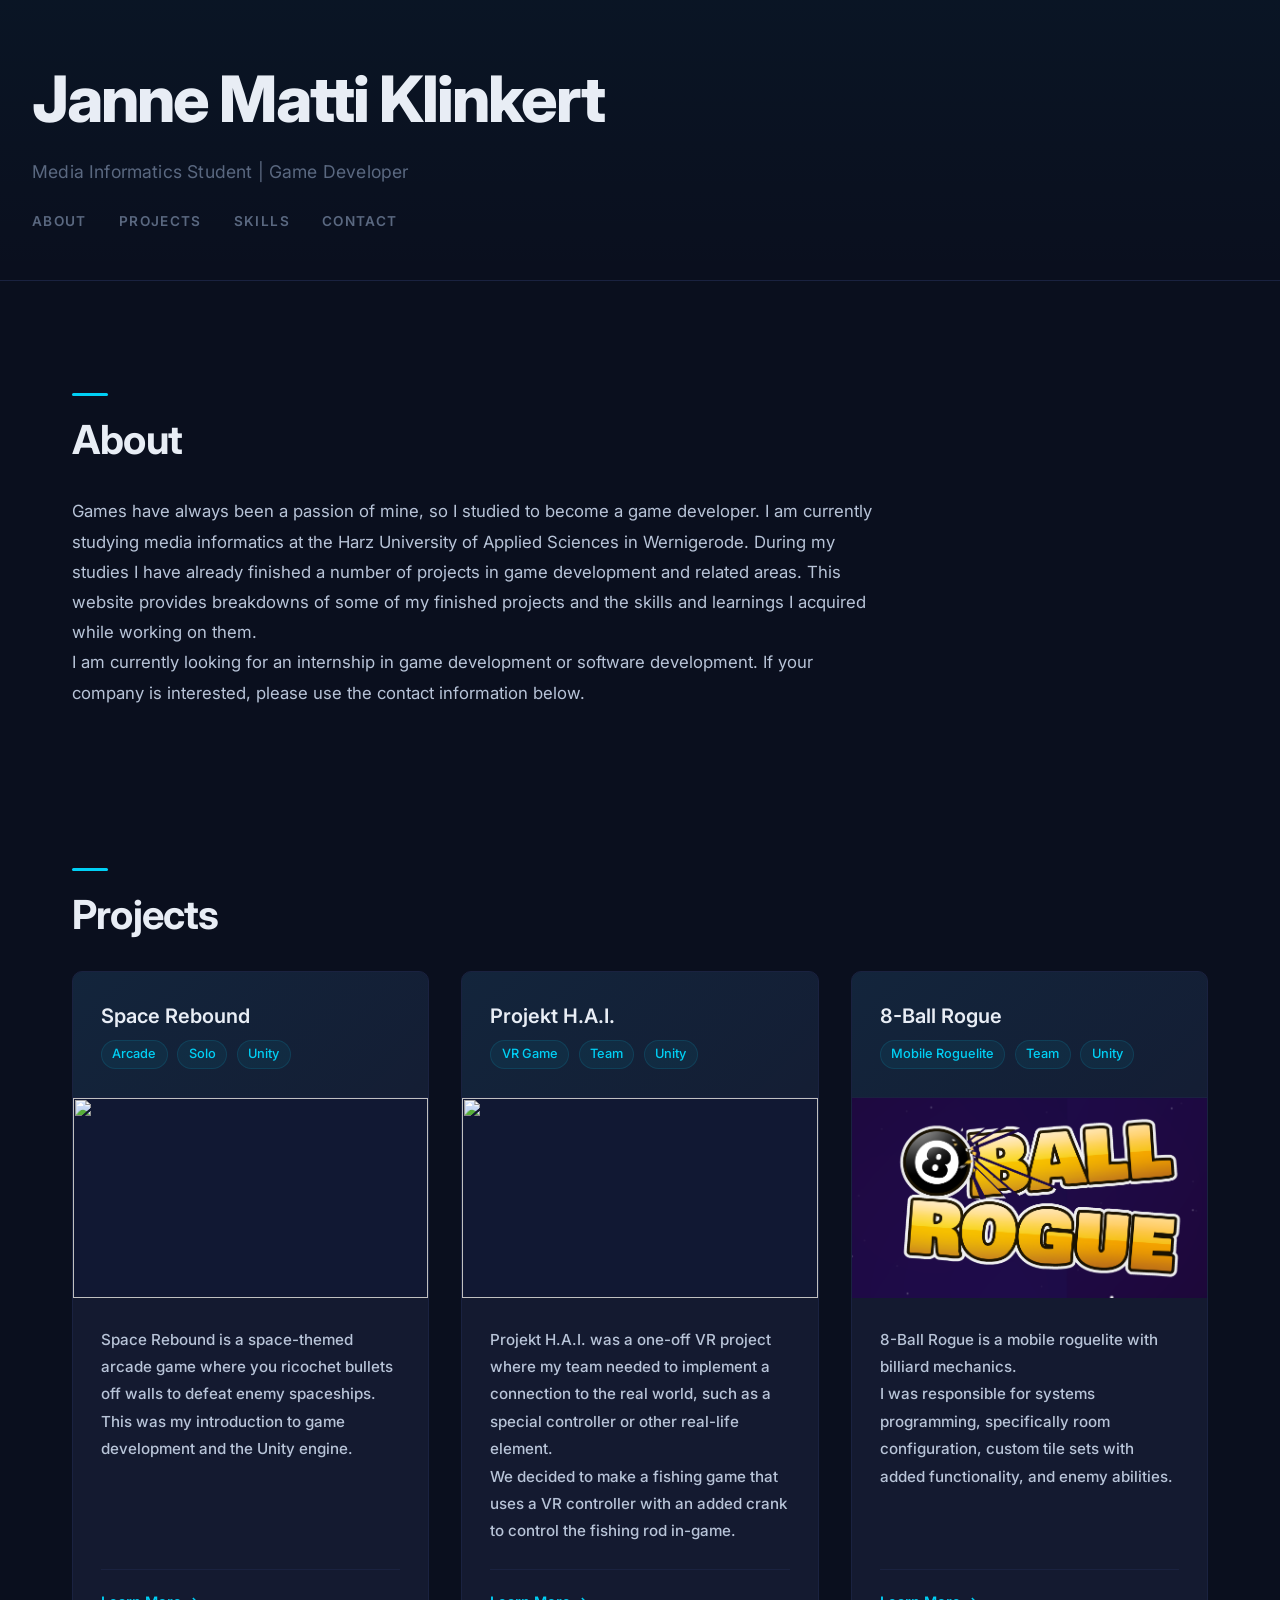
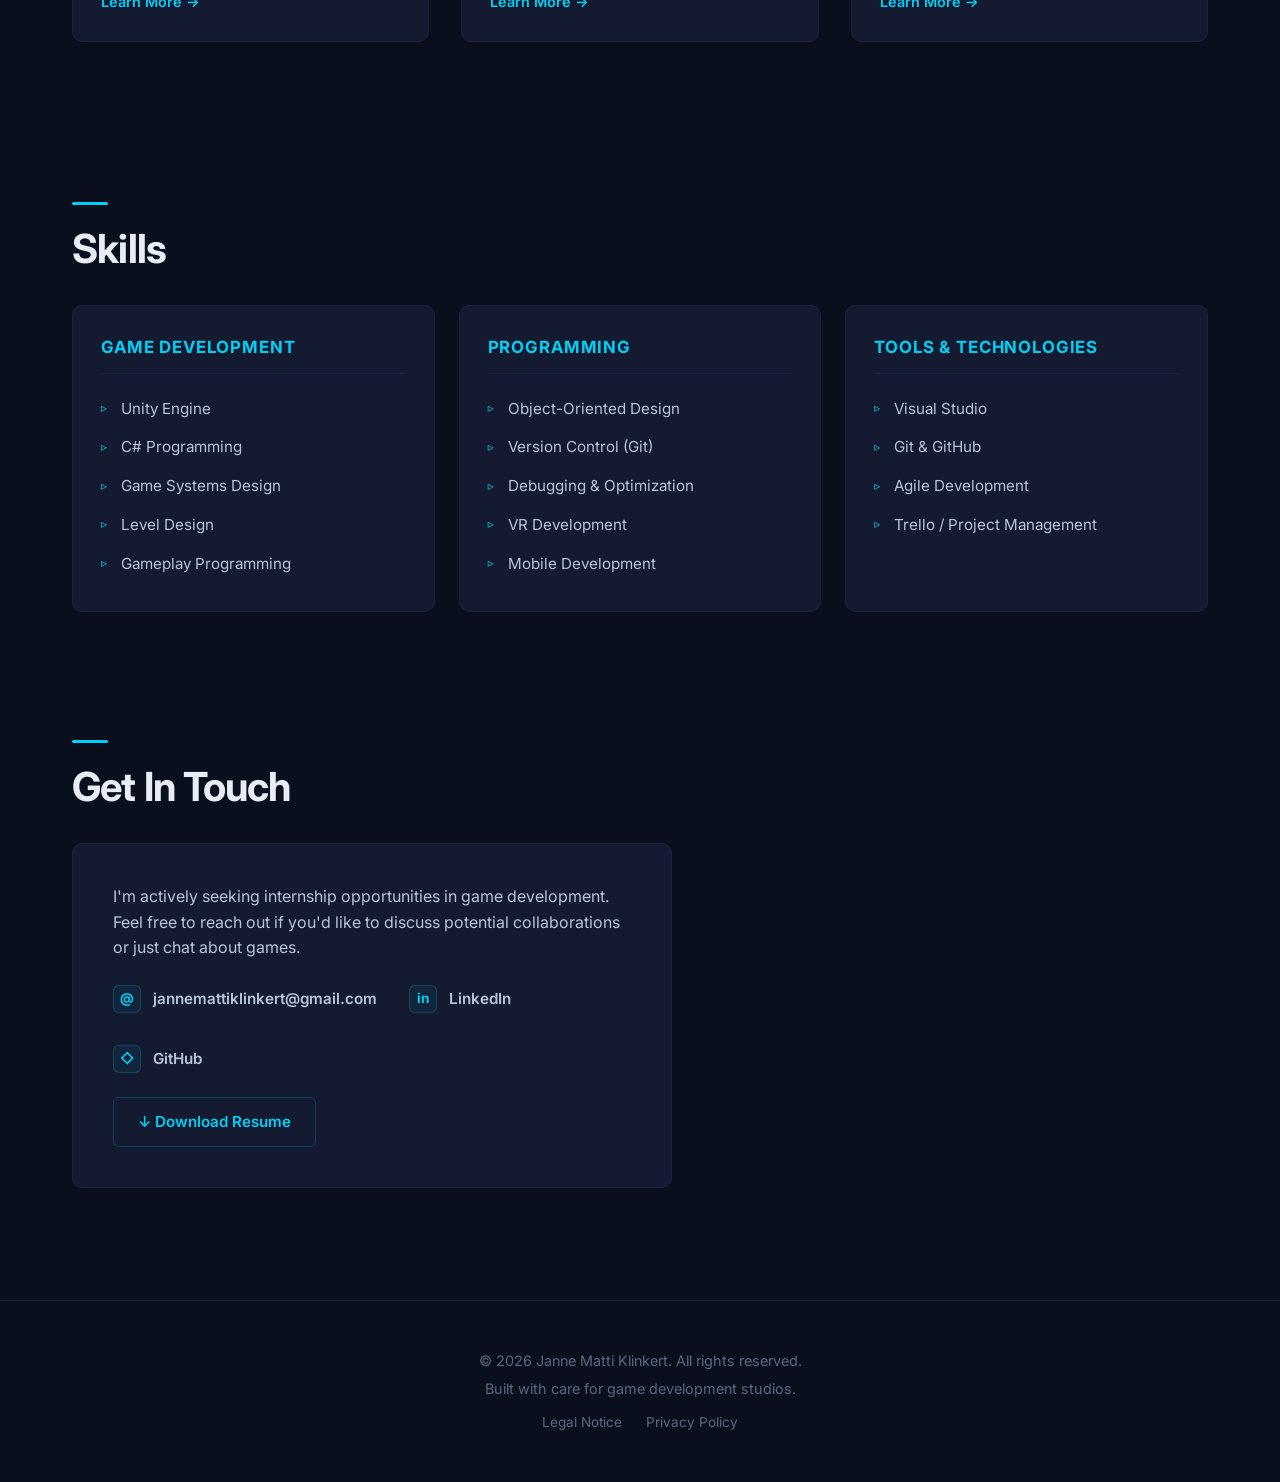
==== commit fdb8bf17: "updated cv and some technical typos" ====
--- a/index.html
+++ b/index.html
@@ -103,7 +103,7 @@
             <div class="project-header">
               <h3 class="project-title">8-Ball Rogue</h3>
               <div class="project-meta">
-                <span>Mobile Roguelike</span>
+                <span>Mobile Roguelite</span>
                 <span>Team</span>
                 <span>Unity</span>
               </div>
@@ -113,7 +113,7 @@
             </div>
             <div class="project-content">
               <div class="project-description">
-                8-Ball Rogue is a mobile roguelike with billiard mechanics.<br />
+                8-Ball Rogue is a mobile roguelite with billiard mechanics.<br />
                 I was responsible for systems programming, specifically room configuration, custom tile sets with added
                 functionality, and enemy abilities.
               </div>
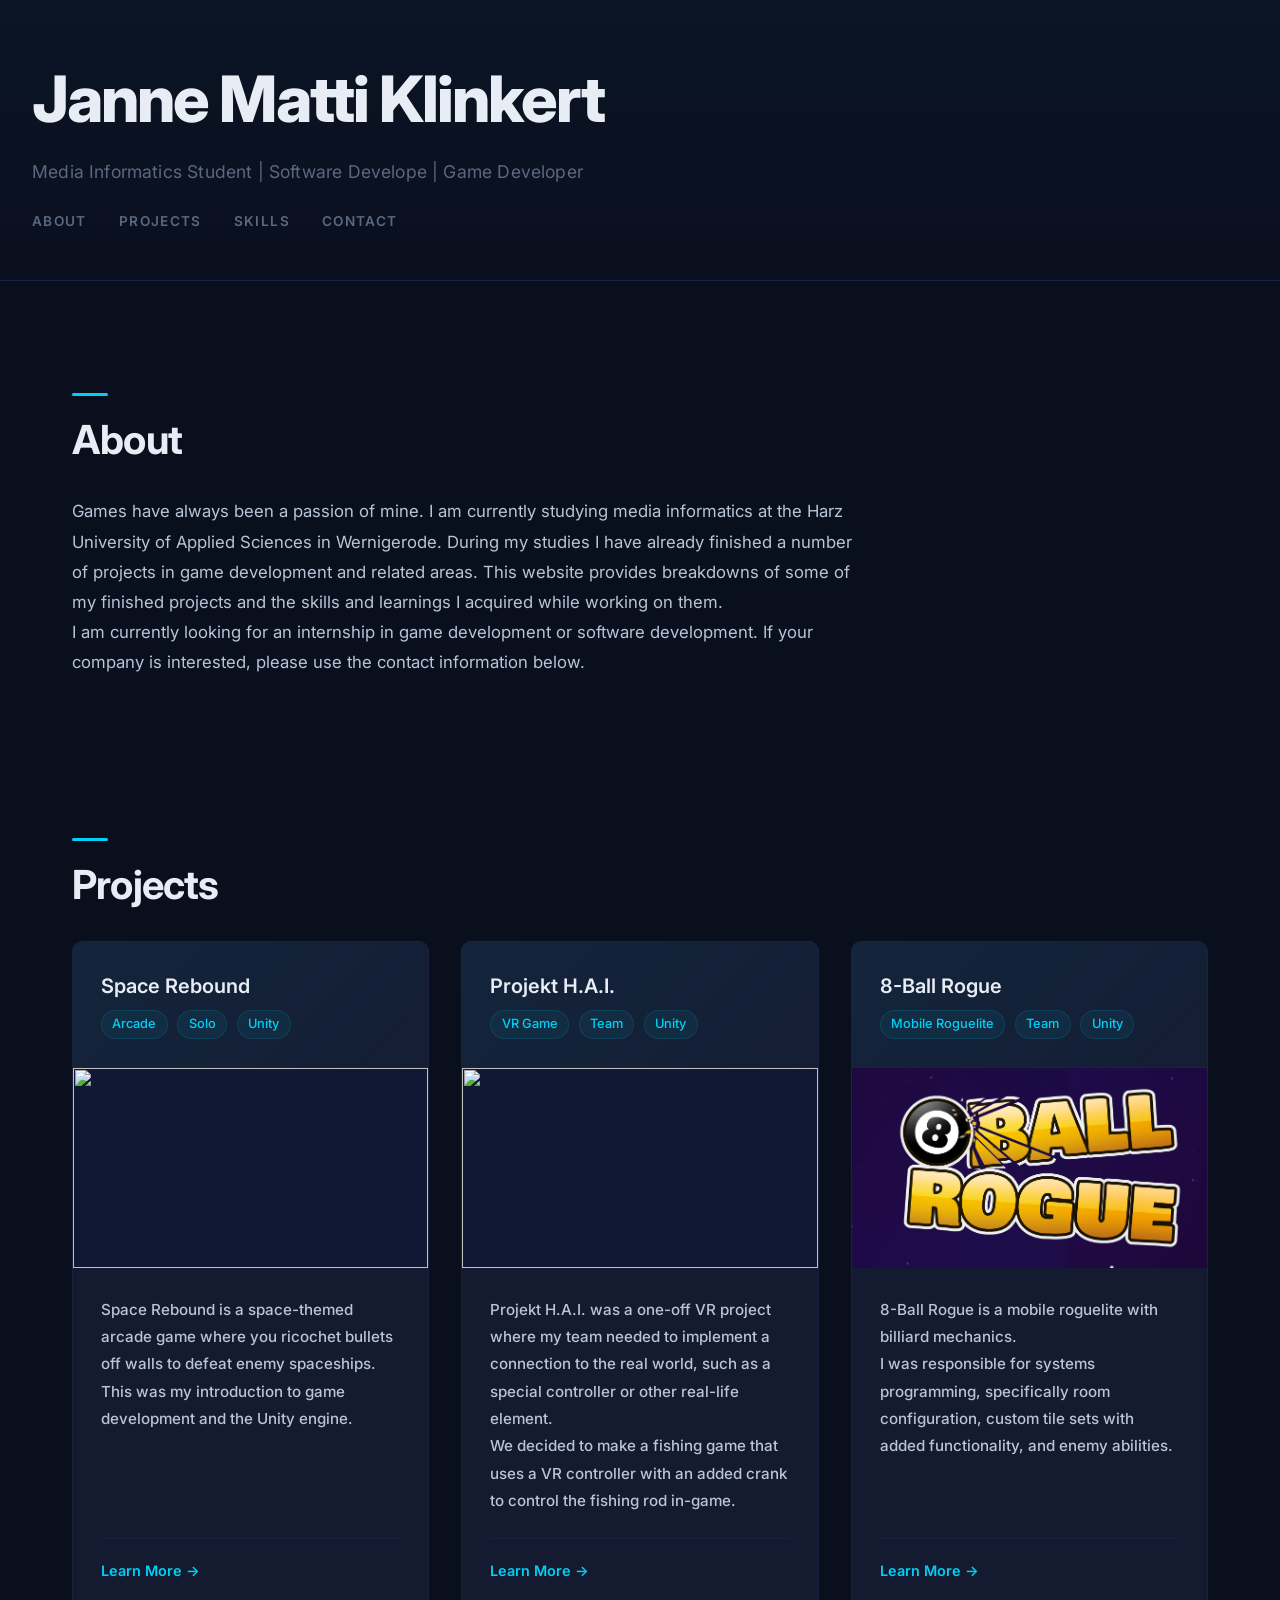
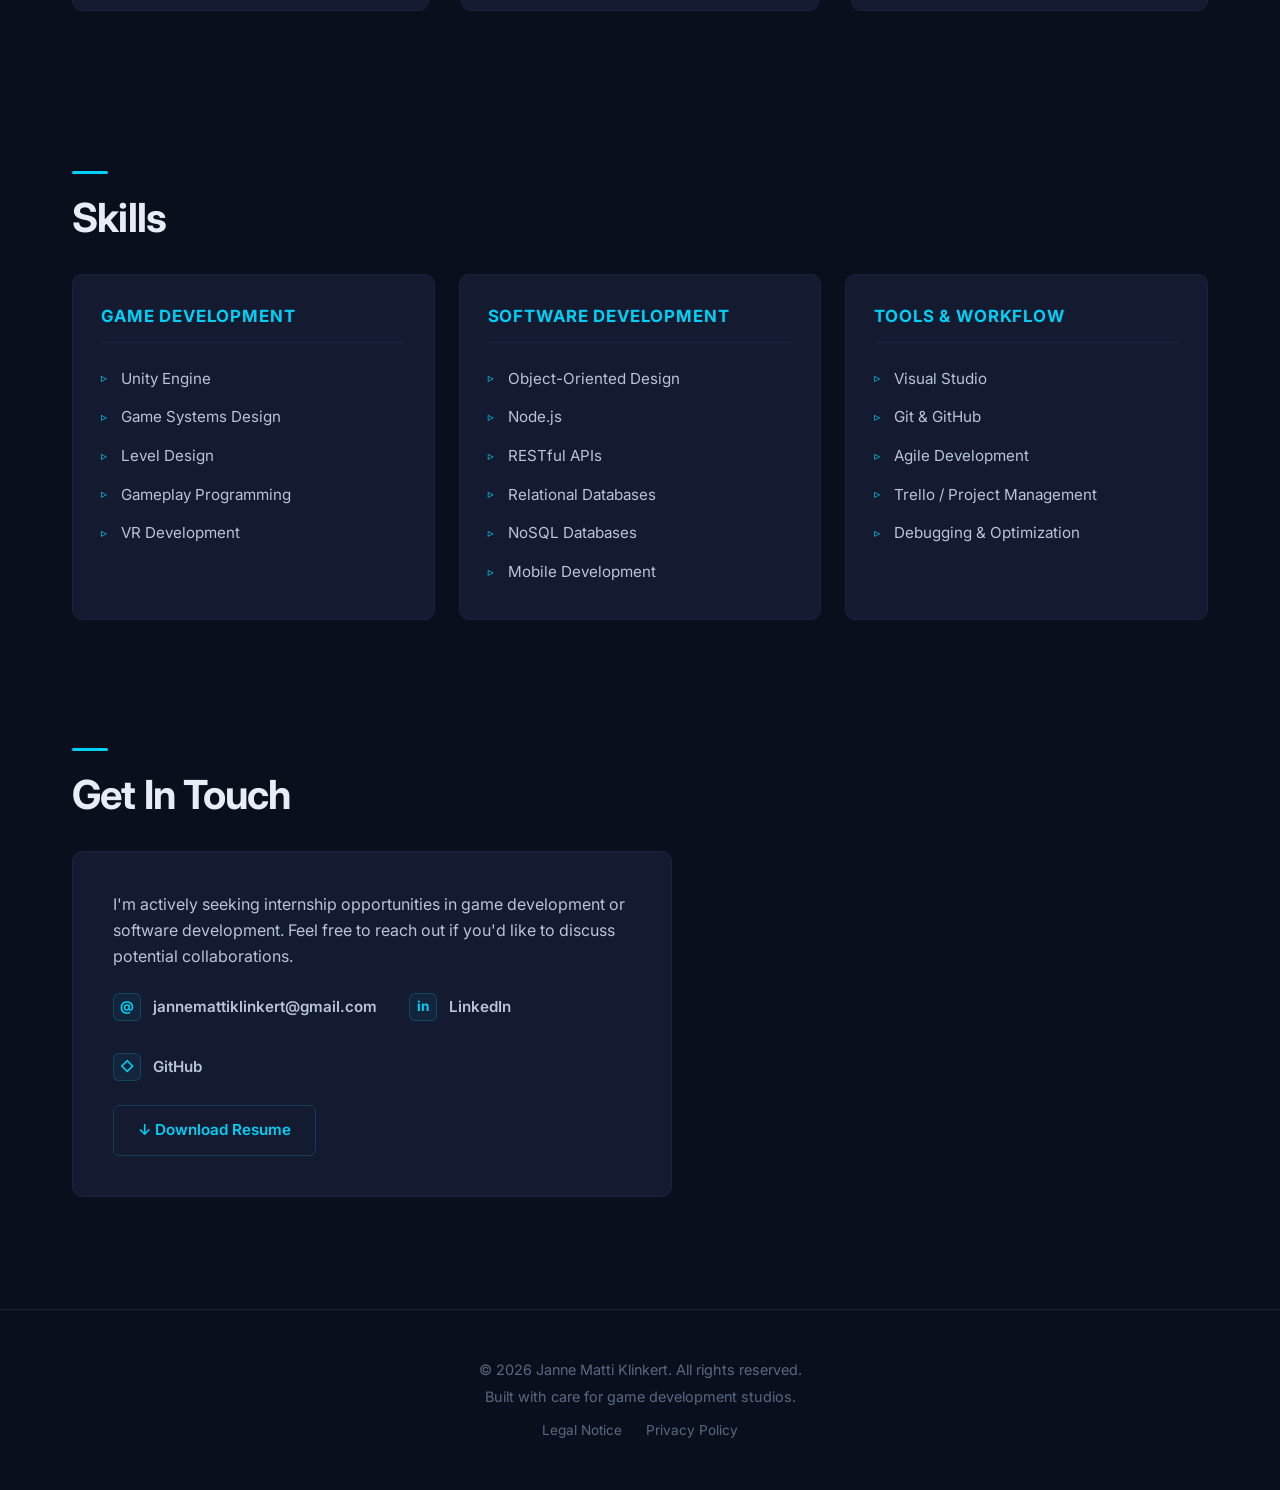
==== commit 5a7d9540: "Changed wordings and added some general software development skills" ====
--- a/index.html
+++ b/index.html
@@ -17,7 +17,7 @@
     <!-- Header -->
     <header>
       <h1>Janne Matti Klinkert</h1>
-      <p>Media Informatics Student | Game Developer</p>
+      <p>Media Informatics Student | Software Develope | Game Developer</p>
       <nav>
         <a href="#about">About</a>
         <a href="#projects">Projects</a>
@@ -32,10 +32,10 @@
         <h2>About</h2>
         <div class="about-content reveal">
           <p>
-            Games have always been a passion of mine, so I studied to become a game developer. I am currently studying
-            media informatics at the Harz University of Applied Sciences in Wernigerode. During my studies I have
-            already finished a number of projects in game development and related areas. This website provides
-            breakdowns of some of my finished projects and the skills and learnings I acquired while working on them.
+            Games have always been a passion of mine. I am currently studying media informatics at the Harz University
+            of Applied Sciences in Wernigerode. During my studies I have already finished a number of projects in game
+            development and related areas. This website provides breakdowns of some of my finished projects and the
+            skills and learnings I acquired while working on them.
             <br />
             I am currently looking for an internship in game development or software development. If your company is
             interested, please use the contact information below.
@@ -133,29 +133,32 @@
             <h3>Game Development</h3>
             <ul class="skill-list">
               <li>Unity Engine</li>
-              <li>C# Programming</li>
               <li>Game Systems Design</li>
               <li>Level Design</li>
               <li>Gameplay Programming</li>
+              <li>VR Development</li>
             </ul>
           </div>
           <div class="skill-category">
-            <h3>Programming</h3>
+            <h3>Software Development</h3>
             <ul class="skill-list">
               <li>Object-Oriented Design</li>
-              <li>Version Control (Git)</li>
-              <li>Debugging & Optimization</li>
-              <li>VR Development</li>
+              <li>Node.js</li>
+              <li>RESTful APIs</li>
+              <li>Relational Databases</li>
+              <li>NoSQL Databases</li>
               <li>Mobile Development</li>
             </ul>
           </div>
+
           <div class="skill-category">
-            <h3>Tools & Technologies</h3>
+            <h3>Tools & Workflow</h3>
             <ul class="skill-list">
               <li>Visual Studio</li>
               <li>Git & GitHub</li>
               <li>Agile Development</li>
               <li>Trello / Project Management</li>
+              <li>Debugging & Optimization</li>
             </ul>
           </div>
         </div>
@@ -166,8 +169,8 @@
         <h2>Get In Touch</h2>
         <div class="contact-content reveal">
           <p>
-            I'm actively seeking internship opportunities in game development. Feel free to reach out if you'd like to
-            discuss potential collaborations or just chat about games.
+            I'm actively seeking internship opportunities in game development or software development. Feel free to
+            reach out if you'd like to discuss potential collaborations.
           </p>
           <div class="contact-links">
             <a href="mailto:jannemattiklinkert@gmail.com" class="contact-link">
--- a/styles/index.css
+++ b/styles/index.css
@@ -78,7 +78,10 @@
   border-radius: 10px;
   overflow: hidden;
   border: 1px solid var(--border);
-  transition: transform 0.35s ease, border-color 0.35s ease, box-shadow 0.35s ease;
+  transition:
+    transform 0.35s ease,
+    border-color 0.35s ease,
+    box-shadow 0.35s ease;
   cursor: pointer;
   display: flex;
   flex-direction: column;
@@ -198,7 +201,7 @@
 /* Skills Section */
 .skills-container {
   display: grid;
-  grid-template-columns: repeat(auto-fit, minmax(250px, 1fr));
+  grid-template-columns: repeat(3, 1fr);
   gap: 1.5rem;
 }
 
@@ -207,7 +210,9 @@
   padding: 1.75rem;
   border-radius: 10px;
   border: 1px solid var(--border);
-  transition: border-color 0.3s ease, box-shadow 0.3s ease;
+  transition:
+    border-color 0.3s ease,
+    box-shadow 0.3s ease;
 }
 
 .skill-category:hover {
@@ -269,7 +274,9 @@
   gap: 0.75rem;
   font-weight: 600;
   color: var(--text);
-  transition: color 0.25s ease, transform 0.25s ease;
+  transition:
+    color 0.25s ease,
+    transform 0.25s ease;
   font-size: 0.95rem;
 }
 
@@ -292,7 +299,9 @@
   font-weight: 700;
   font-size: 0.85rem;
   flex-shrink: 0;
-  transition: background 0.25s ease, color 0.25s ease;
+  transition:
+    background 0.25s ease,
+    color 0.25s ease;
 }
 
 .contact-link:hover .contact-icon {
@@ -325,8 +334,12 @@
 
 /* Animations */
 @keyframes fadeIn {
-  from { opacity: 0; }
-  to { opacity: 1; }
+  from {
+    opacity: 0;
+  }
+  to {
+    opacity: 1;
+  }
 }
 
 /* Responsive */
@@ -359,6 +372,10 @@
   .projects-grid {
     gap: 1.5rem;
   }
+
+  .skills-container {
+    grid-template-columns: 1fr;
+  }
 }
 
 @media (max-width: 480px) {
